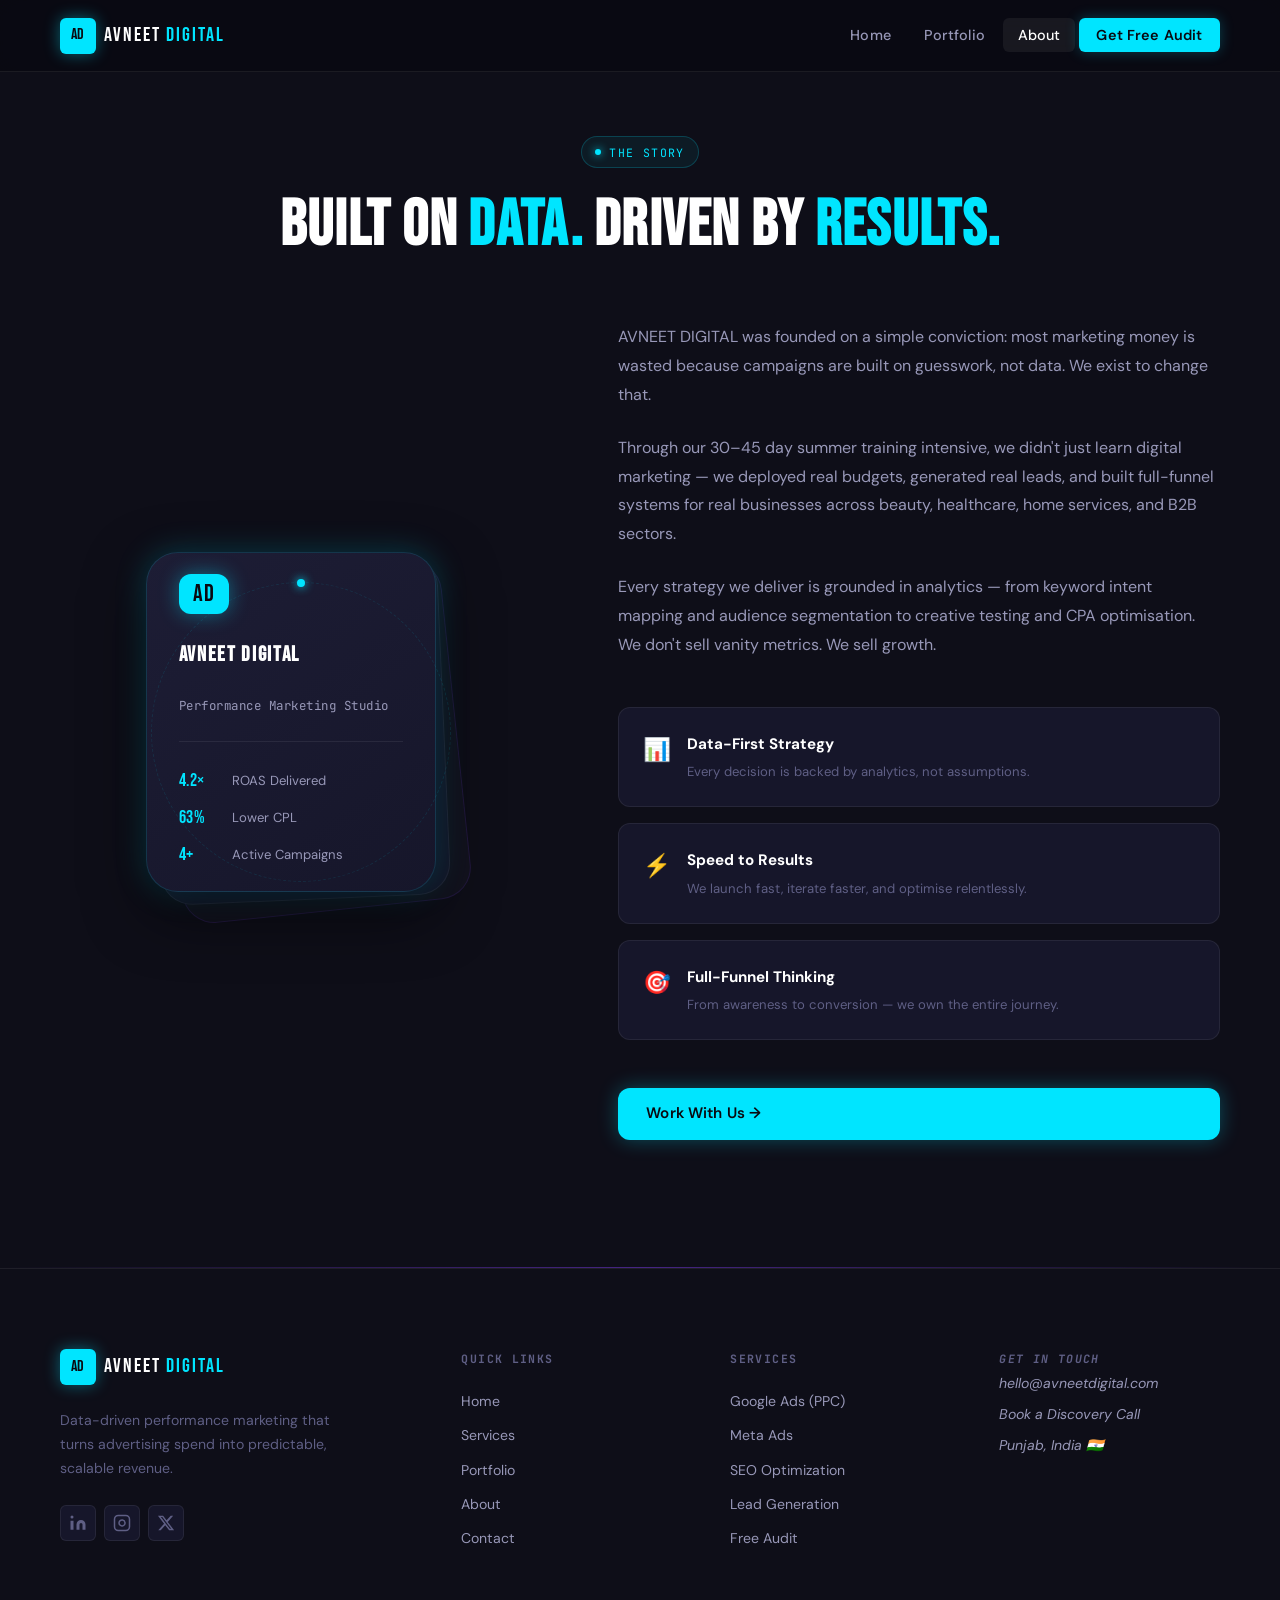
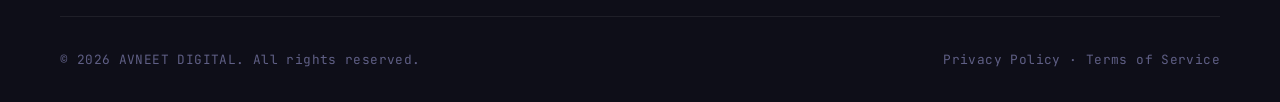
==== about.html @ 2859126e "Add files via upload" ====
<!DOCTYPE html>
<html lang="en">
<head>
  <meta charset="UTF-8" />
  <meta name="viewport" content="width=device-width, initial-scale=1.0" />
  <meta http-equiv="X-UA-Compatible" content="IE=edge" />
  <meta name="theme-color" content="#00e5ff" />

  <!-- Primary SEO Meta Tags -->
  <title>About Us | AVNEET DIGITAL — Performance Marketing Agency India</title>
  <meta name="description" content="Learn how AVNEET DIGITAL became a data-driven digital marketing agency, built on real campaigns across Google Ads, Meta Ads, SEO, and lead generation." />
  <meta name="keywords" content="about AVNEET DIGITAL, digital marketing agency India, performance marketing studio, data-driven marketing" />
  <meta name="author" content="AVNEET DIGITAL" />
  <meta name="robots" content="index, follow" />
  <link rel="canonical" href="https://avneetdigital.com/about.html" />

  <!-- Open Graph / Facebook -->
  <meta property="og:type" content="website" />
  <meta property="og:url" content="https://avneetdigital.com/about.html" />
  <meta property="og:title" content="About Us | AVNEET DIGITAL" />
  <meta property="og:description" content="Data-driven performance marketing, built on real budgets, real leads, and full-funnel systems." />
  <meta property="og:image" content="https://avneetdigital.com/og-image.jpg" />
  <meta property="og:site_name" content="AVNEET DIGITAL" />

  <!-- Twitter Card -->
  <meta name="twitter:card" content="summary_large_image" />
  <meta name="twitter:url" content="https://avneetdigital.com/about.html" />
  <meta name="twitter:title" content="About Us | AVNEET DIGITAL" />
  <meta name="twitter:description" content="Data-driven performance marketing, built on real budgets, real leads, and full-funnel systems." />
  <meta name="twitter:image" content="https://avneetdigital.com/twitter-card.jpg" />

  <!-- Fonts -->
  <link rel="preconnect" href="https://fonts.googleapis.com" />
  <link rel="preconnect" href="https://fonts.gstatic.com" crossorigin />
  <link href="https://fonts.googleapis.com/css2?family=Bebas+Neue&family=DM+Sans:ital,opsz,wght@0,9..40,300;0,9..40,400;0,9..40,500;0,9..40,600;1,9..40,300&family=JetBrains+Mono:wght@400;500&display=swap" rel="stylesheet" />

  <link rel="stylesheet" href="style.css" />

  <!-- Favicon -->
  <link rel="icon" href="data:image/svg+xml,<svg xmlns='http://www.w3.org/2000/svg' viewBox='0 0 32 32'><rect width='32' height='32' rx='6' fill='%2300E5FF'/><text x='50%25' y='62%25' text-anchor='middle' dominant-baseline='middle' font-family='Arial Black' font-size='14' font-weight='900' fill='%230A0A0F'>AD</text></svg>" />
</head>

<body>
  <header class="site-header" id="top" role="banner">
    <nav class="navbar" aria-label="Primary navigation">
      <div class="nav-container">

        <!-- Logo -->
        <a href="index.html#home" class="nav-logo" aria-label="AVNEET DIGITAL - Home">
          <span class="logo-mark">AD</span>
          <span class="logo-text">AVNEET <span class="logo-accent">DIGITAL</span></span>
        </a>

        <!-- Desktop Nav Links -->
        <ul class="nav-links" role="list">
          <li><a href="index.html#home"     class="nav-link" data-section="home">Home</a></li>
          <!-- <li><a href="index.html#services" class="nav-link" data-section="services">Services</a></li> -->
          <li><a href="portfolio.html"      class="nav-link" data-section="portfolio">Portfolio</a></li>
          <li><a href="about.html"          class="nav-link active" data-section="about" aria-current="page">About</a></li>
          <li><a href="index.html#contact"  class="nav-link nav-link--cta" data-section="contact">Get Free Audit</a></li>
        </ul>

        <!-- Hamburger -->
        <button class="burger" id="burger"
                aria-label="Toggle navigation menu"
                aria-expanded="false"
                aria-controls="mobile-menu">
          <span class="burger-line"></span>
          <span class="burger-line"></span>
          <span class="burger-line"></span>
        </button>
      </div>

      <!-- Mobile Menu Overlay -->
      <div class="mobile-menu" id="mobile-menu"
           role="dialog"
           aria-label="Mobile navigation"
           aria-hidden="true">
        <ul class="mobile-nav-links" role="list">
          <li><a href="index.html#home"     class="mobile-nav-link">Home</a></li>
          <!-- <li><a href="index.html#services" class="mobile-nav-link">Services</a></li> -->
          <li><a href="portfolio.html"      class="mobile-nav-link">Portfolio</a></li>
          <li><a href="about.html"          class="mobile-nav-link" aria-current="page">About</a></li>
          <li><a href="index.html#contact"  class="mobile-nav-link mobile-nav-link--cta">Get Free Audit</a></li>
        </ul>
      </div>
    </nav>
  </header>

  <main id="main-content">

    <!-- ═══════════════════════════════════════════ -->
    <!--  ABOUT SECTION                              -->
    <!-- ═══════════════════════════════════════════ -->
    <section class="about about--page" id="about" aria-labelledby="about-heading">
      <div class="container">

        <div class="section-header">
          <span class="section-tag">The Story</span>
          <h1 class="section-title" id="about-heading">
            Built on <span class="text-accent">Data.</span>
            Driven by <span class="text-accent">Results.</span>
          </h1>
        </div>

        <div class="about-grid">

          <div class="about-visual" aria-hidden="true">
            <div class="about-card-stack">
              <div class="about-card about-card--back"></div>
              <div class="about-card about-card--mid"></div>
              <div class="about-card about-card--front">
                <div class="about-card__inner">
                  <div class="about-card__logo">AD</div>
                  <h3 class="about-card__title">AVNEET DIGITAL</h3>
                  <p class="about-card__sub">Performance Marketing Studio</p>
                  <ul class="about-card__metrics">
                    <li><span>4.2×</span> ROAS Delivered</li>
                    <li><span>63%</span> Lower CPL</li>
                    <li><span>4+</span> Active Campaigns</li>
                  </ul>
                </div>
              </div>
            </div>
            <div class="about-circle-decor" aria-hidden="true"></div>
          </div>

          <div class="about-content">
            <p class="about-text">
              AVNEET DIGITAL was founded on a simple conviction: most marketing money is
              wasted because campaigns are built on guesswork, not data. We exist to change that.
            </p>
            <p class="about-text">
              Through our 30–45 day summer training intensive, we didn't just learn digital
              marketing — we deployed real budgets, generated real leads, and built full-funnel
              systems for real businesses across beauty, healthcare, home services, and B2B sectors.
            </p>
            <p class="about-text">
              Every strategy we deliver is grounded in analytics — from keyword intent mapping
              and audience segmentation to creative testing and CPA optimisation. We don't sell
              vanity metrics. We sell growth.
            </p>

            <div class="about-pillars" role="list" aria-label="Our core pillars">
              <div class="pillar" role="listitem">
                <span class="pillar-icon" aria-hidden="true">📊</span>
                <div>
                  <strong>Data-First Strategy</strong>
                  <p>Every decision is backed by analytics, not assumptions.</p>
                </div>
              </div>
              <div class="pillar" role="listitem">
                <span class="pillar-icon" aria-hidden="true">⚡</span>
                <div>
                  <strong>Speed to Results</strong>
                  <p>We launch fast, iterate faster, and optimise relentlessly.</p>
                </div>
              </div>
              <div class="pillar" role="listitem">
                <span class="pillar-icon" aria-hidden="true">🎯</span>
                <div>
                  <strong>Full-Funnel Thinking</strong>
                  <p>From awareness to conversion — we own the entire journey.</p>
                </div>
              </div>
            </div>

            <a href="index.html#contact" class="btn btn--primary about-cta">Work With Us →</a>
          </div>

        </div>
      </div>
    </section>

  </main>

  <footer class="site-footer" role="contentinfo">
    <div class="container">

      <div class="footer-grid">

        <!-- Brand Column -->
        <div class="footer-brand">
          <a href="index.html#home" class="nav-logo footer-logo" aria-label="AVNEET DIGITAL homepage">
            <span class="logo-mark">AD</span>
            <span class="logo-text">AVNEET <span class="logo-accent">DIGITAL</span></span>
          </a>
          <p class="footer-tagline">
            Data-driven performance marketing that turns advertising spend into
            predictable, scalable revenue.
          </p>
          <div class="footer-social" aria-label="Social media links">
            <a href="https://linkedin.com/company/avneetdigital"
               target="_blank" rel="noopener noreferrer"
               class="social-link" aria-label="LinkedIn">
              <svg width="18" height="18" viewBox="0 0 24 24" fill="currentColor"
                   xmlns="http://www.w3.org/2000/svg" aria-hidden="true">
                <path d="M16 8a6 6 0 016 6v7h-4v-7a2 2 0 00-2-2 2 2 0 00-2 2v7h-4v-7a6 6 0 016-6zM2 9h4v12H2z"/>
                <circle cx="4" cy="4" r="2"/>
              </svg>
            </a>
            <a href="https://instagram.com/avneetdigital"
               target="_blank" rel="noopener noreferrer"
               class="social-link" aria-label="Instagram">
              <svg width="18" height="18" viewBox="0 0 24 24"
                   fill="none" stroke="currentColor" stroke-width="2"
                   xmlns="http://www.w3.org/2000/svg" aria-hidden="true">
                <rect x="2" y="2" width="20" height="20" rx="5"/>
                <path d="M16 11.37A4 4 0 1112.63 8 4 4 0 0116 11.37z"/>
                <line x1="17.5" y1="6.5" x2="17.51" y2="6.5"/>
              </svg>
            </a>
            <a href="https://twitter.com/avneetdigital"
               target="_blank" rel="noopener noreferrer"
               class="social-link" aria-label="Twitter / X">
              <svg width="18" height="18" viewBox="0 0 24 24" fill="currentColor"
                   xmlns="http://www.w3.org/2000/svg" aria-hidden="true">
                <path d="M18.244 2.25h3.308l-7.227 8.26 8.502 11.24H16.17l-5.214-6.817L4.99 21.75H1.68l7.73-8.835L1.254 2.25H8.08l4.713 6.231zm-1.161 17.52h1.833L7.084 4.126H5.117z"/>
              </svg>
            </a>
          </div>
        </div>

        <!-- Quick Links -->
        <nav class="footer-nav" aria-label="Footer quick links">
          <h4 class="footer-nav__title">Quick Links</h4>
          <ul role="list">
            <li><a href="index.html#home">Home</a></li>
            <li><a href="index.html#services">Services</a></li>
            <li><a href="portfolio.html">Portfolio</a></li>
            <li><a href="about.html">About</a></li>
            <li><a href="index.html#contact">Contact</a></li>
          </ul>
        </nav>

        <!-- Services Links -->
        <nav class="footer-nav" aria-label="Services links">
          <h4 class="footer-nav__title">Services</h4>
          <ul role="list">
            <li><a href="index.html#services">Google Ads (PPC)</a></li>
            <li><a href="index.html#services">Meta Ads</a></li>
            <li><a href="index.html#services">SEO Optimization</a></li>
            <li><a href="index.html#services">Lead Generation</a></li>
            <li><a href="index.html#contact">Free Audit</a></li>
          </ul>
        </nav>

        <!-- Contact Info -->
        <address class="footer-contact" aria-label="Contact details">
          <h4 class="footer-nav__title">Get In Touch</h4>
          <ul role="list">
            <li><a href="mailto:hello@avneetdigital.com">hello@avneetdigital.com</a></li>
            <li>
              <a href="https://calendly.com/avneetdigital/15min"
                 target="_blank" rel="noopener noreferrer">Book a Discovery Call</a>
            </li>
            <li>Punjab, India 🇮🇳</li>
          </ul>
        </address>

      </div>

      <div class="footer-bottom">
        <p class="footer-copy">
          &copy; <span id="year"></span> AVNEET DIGITAL. All rights reserved.
        </p>
        <p class="footer-legal">
          <a href="#">Privacy Policy</a> &middot; <a href="#">Terms of Service</a>
        </p>
      </div>

    </div>
  </footer>

  <script src="script.js" defer></script>
</body>

</html>
---- style.css ----
/* =====================================================
   AVNEET DIGITAL — style.css
   Design System: Dark Industrial / High-Contrast Neon
   Fonts: Bebas Neue (display) + DM Sans (body) + JetBrains Mono (code/tags)
   ===================================================== */

/* ─── CSS Custom Properties ─────────────────────────── */
:root {
  /* Color Palette */
  --clr-bg:          #090910;
  --clr-bg-2:        #0e0e18;
  --clr-bg-3:        #13131f;
  --clr-surface:     #16162a;
  --clr-surface-2:   #1d1d35;
  --clr-border:      rgba(255,255,255,0.07);
  --clr-border-2:    rgba(255,255,255,0.12);

  --clr-accent:      #00e5ff;
  --clr-accent-2:    #7c3aed;
  --clr-accent-glow: rgba(0, 229, 255, 0.18);
  --clr-accent-dark: rgba(0, 229, 255, 0.06);
  --clr-neon-green:  #39ff99;
  --clr-neon-orange: #ff6b35;

  --clr-text:        #f0f0f8;
  --clr-text-2:      #9898b8;
  --clr-text-3:      #5f5f85;
  --clr-white:       #ffffff;

  /* Typography */
  --font-display:    'Bebas Neue', cursive;
  --font-body:       'DM Sans', sans-serif;
  --font-mono:       'JetBrains Mono', monospace;

  /* Spacing */
  --space-xs:   0.25rem;
  --space-sm:   0.5rem;
  --space-md:   1rem;
  --space-lg:   1.5rem;
  --space-xl:   2rem;
  --space-2xl:  3rem;
  --space-3xl:  4rem;
  --space-4xl:  6rem;
  --space-5xl:  8rem;

  /* Sizing */
  --container:  1240px;
  --nav-h:      72px;

  /* Radius */
  --radius-sm:  6px;
  --radius-md:  12px;
  --radius-lg:  20px;
  --radius-xl:  32px;
  --radius-full: 999px;

  /* Transitions */
  --ease-out:   cubic-bezier(0.22, 0.61, 0.36, 1);
  --ease-spring:cubic-bezier(0.34, 1.56, 0.64, 1);
  --t-fast:     0.15s;
  --t-base:     0.25s;
  --t-slow:     0.45s;

  /* Shadows */
  --shadow-sm:  0 2px 8px rgba(0,0,0,0.35);
  --shadow-md:  0 8px 24px rgba(0,0,0,0.45);
  --shadow-lg:  0 20px 60px rgba(0,0,0,0.6);
  --glow-accent:0 0 30px rgba(0, 229, 255, 0.25);
  --glow-strong:0 0 60px rgba(0, 229, 255, 0.4);
}

/* ─── Reset & Base ───────────────────────────────────── */
*, *::before, *::after {
  margin: 0;
  padding: 0;
  box-sizing: border-box;
}

html {
  scroll-behavior: smooth;
  font-size: 16px;
  -webkit-text-size-adjust: 100%;
  scroll-padding-top: var(--nav-h);
}

body {
  font-family: var(--font-body);
  background-color: var(--clr-bg);
  color: var(--clr-text);
  line-height: 1.65;
  overflow-x: hidden;
  -webkit-font-smoothing: antialiased;
  -moz-osx-font-smoothing: grayscale;
}

img {
  display: block;
  max-width: 100%;
  height: auto;
}

a {
  color: inherit;
  text-decoration: none;
  transition: color var(--t-base) var(--ease-out);
}

ul { list-style: none; }

button {
  font-family: inherit;
  cursor: pointer;
  border: none;
  background: none;
}

/* ─── Utility ────────────────────────────────────────── */
.container {
  width: 100%;
  max-width: var(--container);
  margin-inline: auto;
  padding-inline: clamp(1.25rem, 5vw, 2.5rem);
}

.text-accent { color: var(--clr-accent); }

.section-tag {
  display: inline-flex;
  align-items: center;
  gap: var(--space-sm);
  font-family: var(--font-mono);
  font-size: 0.72rem;
  letter-spacing: 0.12em;
  text-transform: uppercase;
  color: var(--clr-accent);
  background: var(--clr-accent-dark);
  border: 1px solid rgba(0,229,255,0.2);
  padding: 0.35rem 0.85rem;
  border-radius: var(--radius-full);
  margin-bottom: var(--space-lg);
}

.section-tag::before {
  content: '';
  display: inline-block;
  width: 6px; height: 6px;
  border-radius: 50%;
  background: var(--clr-accent);
  box-shadow: 0 0 8px var(--clr-accent);
  animation: pulseDot 2s ease infinite;
}

@keyframes pulseDot {
  0%, 100% { opacity: 1; transform: scale(1); }
  50%       { opacity: 0.5; transform: scale(0.7); }
}

.section-header {
  text-align: center;
  margin-bottom: clamp(2.5rem, 6vw, 4rem);
}

.section-title {
  font-family: var(--font-display);
  font-size: clamp(2.4rem, 5vw, 4rem);
  line-height: 1.05;
  letter-spacing: 0.02em;
  color: var(--clr-white);
  margin-bottom: var(--space-lg);
}

.section-subtitle {
  font-size: clamp(1rem, 2vw, 1.1rem);
  color: var(--clr-text-2);
  max-width: 620px;
  margin-inline: auto;
  line-height: 1.7;
}

/* ─── Buttons ────────────────────────────────────────── */
.btn {
  display: inline-flex;
  align-items: center;
  gap: var(--space-sm);
  padding: 0.85rem 1.75rem;
  border-radius: var(--radius-md);
  font-family: var(--font-body);
  font-size: 0.95rem;
  font-weight: 600;
  letter-spacing: 0.01em;
  white-space: nowrap;
  transition: all var(--t-base) var(--ease-out);
  position: relative;
  overflow: hidden;
}

.btn::before {
  content: '';
  position: absolute;
  inset: 0;
  background: rgba(255,255,255,0.08);
  opacity: 0;
  transition: opacity var(--t-fast);
}

.btn:hover::before { opacity: 1; }

.btn--primary {
  background: var(--clr-accent);
  color: var(--clr-bg);
  box-shadow: 0 0 20px rgba(0,229,255,0.3);
}

.btn--primary:hover {
  transform: translateY(-2px);
  box-shadow: var(--glow-strong);
}

.btn--secondary {
  background: transparent;
  color: var(--clr-accent);
  border: 1.5px solid var(--clr-accent);
}

.btn--secondary:hover {
  background: var(--clr-accent-dark);
  transform: translateY(-2px);
  box-shadow: var(--glow-accent);
}

.btn--full { width: 100%; justify-content: center; }

.btn-icon { font-size: 1.05em; }

.btn-loading { display: none; }
.btn.loading .btn-text   { display: none; }
.btn.loading .btn-loading { display: inline; }

/* ─── HEADER & NAVBAR ────────────────────────────────── */
.site-header {
  position: fixed;
  top: 0; left: 0; right: 0;
  z-index: 1000;
  height: var(--nav-h);
}

.navbar {
  height: 100%;
  background: rgba(9, 9, 16, 0.72);
  backdrop-filter: blur(18px) saturate(1.4);
  -webkit-backdrop-filter: blur(18px) saturate(1.4);
  border-bottom: 1px solid var(--clr-border);
  transition: background var(--t-base), box-shadow var(--t-base);
}

.navbar.scrolled {
  background: rgba(9, 9, 16, 0.95);
  box-shadow: 0 4px 24px rgba(0,0,0,0.5);
}

.nav-container {
  max-width: var(--container);
  margin-inline: auto;
  padding-inline: clamp(1.25rem, 5vw, 2.5rem);
  height: 100%;
  display: flex;
  align-items: center;
  justify-content: space-between;
  gap: var(--space-xl);
}

.nav-logo {
  display: flex;
  align-items: center;
  gap: var(--space-sm);
  text-decoration: none;
  flex-shrink: 0;
}

.logo-mark {
  display: grid;
  place-items: center;
  width: 36px; height: 36px;
  border-radius: var(--radius-sm);
  background: var(--clr-accent);
  color: var(--clr-bg);
  font-family: var(--font-display);
  font-size: 1rem;
  letter-spacing: 0.05em;
  box-shadow: 0 0 16px rgba(0,229,255,0.4);
  transition: box-shadow var(--t-base);
}

.nav-logo:hover .logo-mark {
  box-shadow: var(--glow-strong);
}

.logo-text {
  font-family: var(--font-display);
  font-size: 1.25rem;
  letter-spacing: 0.1em;
  color: var(--clr-white);
}

.logo-accent { color: var(--clr-accent); }

.nav-links {
  display: flex;
  align-items: center;
  gap: var(--space-xs);
}

.nav-link {
  font-size: 0.9rem;
  font-weight: 500;
  color: var(--clr-text-2);
  padding: 0.5rem 0.9rem;
  border-radius: var(--radius-sm);
  transition: color var(--t-base), background var(--t-base);
  letter-spacing: 0.01em;
}

.nav-link:hover,
.nav-link.active { color: var(--clr-white); background: rgba(255,255,255,0.06); }

.nav-link--cta {
  background: var(--clr-accent);
  color: var(--clr-bg);
  font-weight: 600;
  padding: 0.5rem 1.1rem;
  box-shadow: 0 0 14px rgba(0,229,255,0.25);
}

.nav-link--cta:hover {
  background: var(--clr-accent);
  color: var(--clr-bg);
  box-shadow: var(--glow-accent);
  transform: translateY(-1px);
}

/* Burger */
.burger {
  display: none;
  flex-direction: column;
  justify-content: center;
  align-items: center;
  gap: 5px;
  width: 40px; height: 40px;
  padding: 6px;
  border-radius: var(--radius-sm);
  border: 1px solid var(--clr-border-2);
  transition: border-color var(--t-base);
  flex-shrink: 0;
}

.burger:hover { border-color: var(--clr-accent); }

.burger-line {
  display: block;
  width: 20px;
  height: 1.5px;
  background: var(--clr-text);
  border-radius: 2px;
  transform-origin: center;
  transition: transform var(--t-base) var(--ease-out),
              opacity var(--t-base),
              width var(--t-base);
}

/* Burger → X animation */
.burger.open .burger-line:nth-child(1) { transform: translateY(6.5px) rotate(45deg); }
.burger.open .burger-line:nth-child(2) { opacity: 0; width: 0; }
.burger.open .burger-line:nth-child(3) { transform: translateY(-6.5px) rotate(-45deg); }

/* Mobile Menu */
.mobile-menu {
  position: fixed;
  inset: var(--nav-h) 0 0 0;
  background: rgba(9, 9, 16, 0.98);
  backdrop-filter: blur(24px);
  -webkit-backdrop-filter: blur(24px);
  display: flex;
  align-items: center;
  justify-content: center;
  opacity: 0;
  pointer-events: none;
  transform: translateY(-12px);
  transition: opacity var(--t-slow) var(--ease-out), transform var(--t-slow) var(--ease-out);
  z-index: 999;
}

.mobile-menu.open {
  opacity: 1;
  pointer-events: all;
  transform: translateY(0);
}

.mobile-nav-links {
  display: flex;
  flex-direction: column;
  align-items: center;
  gap: var(--space-xl);
  text-align: center;
}

.mobile-nav-link {
  font-family: var(--font-display);
  font-size: clamp(2rem, 8vw, 3rem);
  letter-spacing: 0.08em;
  color: var(--clr-text-2);
  transition: color var(--t-base), letter-spacing var(--t-base);
}

.mobile-nav-link:hover      { color: var(--clr-white); letter-spacing: 0.12em; }
.mobile-nav-link--cta       { color: var(--clr-accent); }
.mobile-nav-link--cta:hover { text-shadow: var(--glow-accent); }

/* ─── HERO SECTION ───────────────────────────────────── */
.hero {
  position: relative;
  min-height: 100svh;
  display: flex;
  flex-direction: column;
  justify-content: center;
  padding-top: var(--nav-h);
  overflow: hidden;
}

/* Background layers */
.hero-bg {
  position: absolute;
  inset: 0;
  z-index: 0;
  pointer-events: none;
}

.hero-grid {
  position: absolute;
  inset: 0;
  background-image:
    linear-gradient(rgba(0,229,255,0.04) 1px, transparent 1px),
    linear-gradient(90deg, rgba(0,229,255,0.04) 1px, transparent 1px);
  background-size: 48px 48px;
  mask-image: radial-gradient(ellipse 80% 80% at 50% 50%, black 30%, transparent 100%);
}

.hero-glow {
  position: absolute;
  border-radius: 50%;
  filter: blur(80px);
  opacity: 0.35;
}

.hero-glow--1 {
  width: 600px; height: 600px;
  background: radial-gradient(circle, rgba(0,229,255,0.25), transparent 70%);
  top: -200px; left: -100px;
  animation: floatA 12s ease-in-out infinite;
}

.hero-glow--2 {
  width: 500px; height: 500px;
  background: radial-gradient(circle, rgba(124,58,237,0.2), transparent 70%);
  bottom: -150px; right: -80px;
  animation: floatB 15s ease-in-out infinite;
}

.hero-noise {
  position: absolute;
  inset: 0;
  background-image: url("data:image/svg+xml,%3Csvg viewBox='0 0 256 256' xmlns='http://www.w3.org/2000/svg'%3E%3Cfilter id='n'%3E%3CfeTurbulence type='fractalNoise' baseFrequency='0.9' numOctaves='4' stitchTiles='stitch'/%3E%3C/filter%3E%3Crect width='100%25' height='100%25' filter='url(%23n)' opacity='1'/%3E%3C/svg%3E");
  opacity: 0.025;
}

@keyframes floatA {
  0%, 100% { transform: translate(0, 0) scale(1); }
  33%       { transform: translate(60px, 40px) scale(1.08); }
  66%       { transform: translate(-40px, 60px) scale(0.95); }
}
@keyframes floatB {
  0%, 100% { transform: translate(0, 0) scale(1); }
  40%       { transform: translate(-50px, -40px) scale(1.1); }
  70%       { transform: translate(30px, 50px) scale(0.92); }
}

/* Hero Ticker */
.hero-ticker {
  position: absolute;
  /* FIX: sit flush below the navbar, not 1rem lower which caused overlap */
  top: var(--nav-h);
  left: 0; right: 0;
  overflow: hidden;
  border-top: 1px solid var(--clr-border);
  border-bottom: 1px solid var(--clr-border);
  background: rgba(0,229,255,0.03);
  padding: 0.55rem 0;
  z-index: 1;
  pointer-events: none;
}

.ticker-track {
  display: flex;
  gap: var(--space-xl);
  width: max-content;
  animation: ticker 28s linear infinite;
  font-family: var(--font-mono);
  font-size: 0.7rem;
  letter-spacing: 0.1em;
  text-transform: uppercase;
  color: var(--clr-text-3);
  white-space: nowrap;
  will-change: transform;
}

.ticker-dot { color: var(--clr-accent); }

@keyframes ticker {
  from { transform: translateX(0); }
  to   { transform: translateX(-50%); }
}

/* Hero Content */
.hero-content {
  position: relative;
  z-index: 2;
  /* FIX: extra top padding to clear the absolute ticker bar (~2.5rem tall) */
  padding-top: clamp(5rem, 10vw, 8rem);
  padding-bottom: clamp(3rem, 6vw, 5rem);
}

.hero-badge {
  display: inline-flex;
  align-items: center;
  gap: var(--space-sm);
  font-family: var(--font-mono);
  font-size: 0.72rem;
  letter-spacing: 0.1em;
  text-transform: uppercase;
  color: var(--clr-neon-green);
  background: rgba(57, 255, 153, 0.06);
  border: 1px solid rgba(57, 255, 153, 0.2);
  padding: 0.4rem 1rem;
  border-radius: var(--radius-full);
  margin-bottom: var(--space-xl);
  animation: fadeInUp 0.6s var(--ease-out) both;
}

.badge-dot {
  width: 7px; height: 7px;
  border-radius: 50%;
  background: var(--clr-neon-green);
  box-shadow: 0 0 8px var(--clr-neon-green);
  animation: pulseDot 2s ease infinite;
  flex-shrink: 0;
}

.hero-heading {
  font-family: var(--font-display);
  font-size: clamp(3rem, 7.5vw, 6.5rem);
  line-height: 0.98;
  letter-spacing: 0.02em;
  color: var(--clr-white);
  margin-bottom: var(--space-xl);
  animation: fadeInUp 0.7s 0.1s var(--ease-out) both;
}

.heading-accent {
  color: var(--clr-accent);
  text-shadow: 0 0 40px rgba(0,229,255,0.4);
}

.heading-outline {
  -webkit-text-stroke: 1.5px rgba(255,255,255,0.35);
  color: transparent;
}

.hero-subheading {
  font-size: clamp(1rem, 2vw, 1.15rem);
  color: var(--clr-text-2);
  max-width: 560px;
  line-height: 1.7;
  margin-bottom: var(--space-2xl);
  animation: fadeInUp 0.7s 0.2s var(--ease-out) both;
}

/* Hero Stats */
.hero-stats {
  display: flex;
  align-items: center;
  gap: var(--space-xl);
  margin-bottom: var(--space-2xl);
  animation: fadeInUp 0.7s 0.3s var(--ease-out) both;
}

.stat-item {
  display: flex;
  flex-direction: column;
  gap: 2px;
}

.stat-number {
  font-family: var(--font-display);
  font-size: 2.2rem;
  color: var(--clr-accent);
  line-height: 1;
  letter-spacing: 0.02em;
}

.stat-suffix {
  font-family: var(--font-display);
  font-size: 1.5rem;
  color: var(--clr-accent);
  opacity: 0.7;
}

.stat-label {
  font-size: 0.78rem;
  color: var(--clr-text-3);
  letter-spacing: 0.05em;
  text-transform: uppercase;
  font-family: var(--font-mono);
}

.stat-divider {
  width: 1px;
  height: 40px;
  background: var(--clr-border-2);
  flex-shrink: 0;
}

/* Hero CTAs */
.hero-ctas {
  display: flex;
  flex-wrap: wrap;
  gap: var(--space-md);
  animation: fadeInUp 0.7s 0.4s var(--ease-out) both;
}

/* Scroll indicator */
.scroll-indicator {
  position: absolute;
  bottom: var(--space-xl);
  left: 50%;
  transform: translateX(-50%);
  display: flex;
  flex-direction: column;
  align-items: center;
  gap: var(--space-sm);
  font-family: var(--font-mono);
  font-size: 0.65rem;
  letter-spacing: 0.15em;
  text-transform: uppercase;
  color: var(--clr-text-3);
  z-index: 2;
  animation: fadeInUp 1s 0.8s var(--ease-out) both;
}

.scroll-arrow {
  width: 16px; height: 28px;
  border: 1.5px solid var(--clr-text-3);
  border-radius: 8px;
  position: relative;
}

.scroll-arrow::after {
  content: '';
  position: absolute;
  top: 5px;
  left: 50%;
  transform: translateX(-50%);
  width: 3px; height: 6px;
  background: var(--clr-accent);
  border-radius: 2px;
  animation: scrollDown 1.8s ease infinite;
}

@keyframes scrollDown {
  0%   { opacity: 1; transform: translateX(-50%) translateY(0); }
  80%  { opacity: 0; transform: translateX(-50%) translateY(10px); }
  100% { opacity: 0; transform: translateX(-50%) translateY(0); }
}

/* Shared fade-in animation */
@keyframes fadeInUp {
  from { opacity: 0; transform: translateY(24px); }
  to   { opacity: 1; transform: translateY(0); }
}

/* ─── SERVICES SECTION ───────────────────────────────── */
.services {
  padding-block: clamp(4rem, 10vw, 8rem);
  background: var(--clr-bg-2);
  position: relative;
  overflow: hidden;
}

.services::before {
  content: '';
  position: absolute;
  top: 0; left: 0; right: 0;
  height: 1px;
  background: linear-gradient(90deg, transparent, var(--clr-accent), transparent);
  opacity: 0.4;
}

.services-grid {
  display: grid;
  grid-template-columns: repeat(auto-fit, minmax(260px, 1fr));
  gap: var(--space-lg);
}

.service-card {
  position: relative;
  background: var(--clr-surface);
  border: 1px solid var(--clr-border);
  border-radius: var(--radius-lg);
  padding: var(--space-2xl) var(--space-xl);
  overflow: hidden;
  transition: transform var(--t-base) var(--ease-out),
              border-color var(--t-base),
              box-shadow var(--t-base);
  cursor: default;
}

.service-card::before {
  content: '';
  position: absolute;
  inset: 0;
  background: radial-gradient(circle at 70% 0%, rgba(0,229,255,0.06), transparent 60%);
  opacity: 0;
  transition: opacity var(--t-slow);
}

.service-card:hover {
  transform: translateY(-6px);
  border-color: rgba(0,229,255,0.25);
  box-shadow: var(--shadow-lg), 0 0 30px rgba(0,229,255,0.1);
}

.service-card:hover::before { opacity: 1; }

.service-card__icon {
  color: var(--clr-accent);
  margin-bottom: var(--space-lg);
  transition: transform var(--t-base) var(--ease-spring);
}

.service-card:hover .service-card__icon { transform: scale(1.1) rotate(-3deg); }

.service-card__number {
  position: absolute;
  top: var(--space-lg);
  right: var(--space-lg);
  font-family: var(--font-display);
  font-size: 3rem;
  color: rgba(255,255,255,0.04);
  letter-spacing: 0.05em;
  line-height: 1;
  transition: color var(--t-base);
  pointer-events: none;
}

.service-card:hover .service-card__number { color: rgba(0,229,255,0.07); }

.service-card__title {
  font-family: var(--font-display);
  font-size: 1.65rem;
  letter-spacing: 0.04em;
  color: var(--clr-white);
  margin-bottom: var(--space-md);
}

.service-card__desc {
  font-size: 0.9rem;
  color: var(--clr-text-2);
  line-height: 1.7;
  margin-bottom: var(--space-lg);
}

.service-card__tags {
  display: flex;
  flex-wrap: wrap;
  gap: var(--space-xs);
}

.service-card__tags li {
  font-family: var(--font-mono);
  font-size: 0.65rem;
  letter-spacing: 0.06em;
  text-transform: uppercase;
  color: var(--clr-accent);
  background: var(--clr-accent-dark);
  border: 1px solid rgba(0,229,255,0.15);
  padding: 0.25rem 0.65rem;
  border-radius: var(--radius-full);
}

.service-card__hover-line {
  position: absolute;
  bottom: 0; left: 0;
  height: 2px;
  width: 0;
  background: linear-gradient(90deg, var(--clr-accent), var(--clr-accent-2));
  transition: width var(--t-slow) var(--ease-out);
  border-radius: 0 0 var(--radius-lg) var(--radius-lg);
}

.service-card:hover .service-card__hover-line { width: 100%; }

/* ─── PORTFOLIO SECTION ──────────────────────────────── */
.portfolio {
  padding-block: clamp(4rem, 10vw, 8rem);
  background: var(--clr-bg);
}

/* Tabs */
.portfolio-tabs {
  display: flex;
  flex-wrap: wrap;
  gap: var(--space-sm);
  justify-content: center;
  margin-bottom: var(--space-2xl);
}

.tab-btn {
  font-family: var(--font-mono);
  font-size: 0.75rem;
  letter-spacing: 0.08em;
  text-transform: uppercase;
  color: var(--clr-text-3);
  background: var(--clr-surface);
  border: 1px solid var(--clr-border);
  padding: 0.55rem 1.2rem;
  border-radius: var(--radius-full);
  transition: all var(--t-base) var(--ease-out);
}

.tab-btn:hover { color: var(--clr-text); border-color: var(--clr-border-2); }

.tab-btn--active,
.tab-btn[aria-selected="true"] {
  color: var(--clr-bg);
  background: var(--clr-accent);
  border-color: var(--clr-accent);
  box-shadow: 0 0 16px rgba(0,229,255,0.3);
}

/* Portfolio Grid */
.portfolio-grid {
  display: grid;
  grid-template-columns: repeat(auto-fit, minmax(300px, 1fr));
  gap: var(--space-xl);
}

.portfolio-card {
  background: var(--clr-surface);
  border: 1px solid var(--clr-border);
  border-radius: var(--radius-lg);
  overflow: hidden;
  transition: transform var(--t-base) var(--ease-out),
              border-color var(--t-base),
              box-shadow var(--t-base);
  position: relative;
}

.portfolio-card:hover {
  transform: translateY(-6px);
  border-color: rgba(0,229,255,0.2);
  box-shadow: var(--shadow-lg), 0 0 24px rgba(0,229,255,0.08);
}

.portfolio-card--featured {
  border-color: rgba(0,229,255,0.2);
  background: linear-gradient(160deg, var(--clr-surface-2), var(--clr-surface));
}

.portfolio-card__figure { margin: 0; }

.portfolio-card__img-wrap {
  position: relative;
  overflow: hidden;
  aspect-ratio: 16/9;
}

.portfolio-card__img {
  width: 100%; height: 100%;
  object-fit: cover;
  display: block;
  transition: transform var(--t-slow) var(--ease-out),
              filter var(--t-slow);
  filter: saturate(0.7) brightness(0.85);
}

.portfolio-card:hover .portfolio-card__img {
  transform: scale(1.06);
  filter: saturate(1) brightness(0.9);
}

.portfolio-card__overlay {
  position: absolute;
  inset: 0;
  background: rgba(0,229,255,0.08);
  display: flex;
  align-items: center;
  justify-content: center;
  opacity: 0;
  transition: opacity var(--t-base);
}

.portfolio-card:hover .portfolio-card__overlay { opacity: 1; }

.overlay-cta {
  font-family: var(--font-mono);
  font-size: 0.75rem;
  letter-spacing: 0.1em;
  text-transform: uppercase;
  color: var(--clr-accent);
  background: rgba(9,9,16,0.85);
  padding: 0.6rem 1.2rem;
  border-radius: var(--radius-full);
  border: 1px solid var(--clr-accent);
  transform: translateY(8px);
  transition: transform var(--t-base) var(--ease-spring);
}

.portfolio-card:hover .overlay-cta { transform: translateY(0); }

.portfolio-card__body {
  padding: var(--space-xl);
  display: flex;
  flex-direction: column;
  gap: var(--space-md);
}

.portfolio-card__meta {
  display: flex;
  align-items: center;
  justify-content: space-between;
  flex-wrap: wrap;
  gap: var(--space-sm);
}

.portfolio-card__industry {
  font-family: var(--font-mono);
  font-size: 0.68rem;
  letter-spacing: 0.08em;
  text-transform: uppercase;
  color: var(--clr-accent);
  background: var(--clr-accent-dark);
  padding: 0.25rem 0.7rem;
  border-radius: var(--radius-full);
  border: 1px solid rgba(0,229,255,0.15);
}

.portfolio-card__location {
  font-size: 0.78rem;
  color: var(--clr-text-3);
  font-family: var(--font-mono);
  letter-spacing: 0.03em;
}

.portfolio-card__title {
  font-family: var(--font-display);
  font-size: 1.35rem;
  letter-spacing: 0.03em;
  color: var(--clr-white);
  line-height: 1.2;
}

.challenge-label,
.result-label {
  display: inline-block;
  font-family: var(--font-mono);
  font-size: 0.62rem;
  letter-spacing: 0.1em;
  text-transform: uppercase;
  padding: 0.2rem 0.6rem;
  border-radius: var(--radius-full);
  margin-bottom: 0.35rem;
}

.challenge-label {
  color: var(--clr-neon-orange);
  background: rgba(255,107,53,0.08);
  border: 1px solid rgba(255,107,53,0.2);
}

.result-label {
  color: var(--clr-neon-green);
  background: rgba(57,255,153,0.06);
  border: 1px solid rgba(57,255,153,0.2);
}

.portfolio-card__challenge p,
.portfolio-card__result p {
  font-size: 0.85rem;
  color: var(--clr-text-2);
  line-height: 1.65;
}

.portfolio-card__tags {
  display: flex;
  flex-wrap: wrap;
  gap: var(--space-xs);
}

.portfolio-card__tags li {
  font-family: var(--font-mono);
  font-size: 0.62rem;
  letter-spacing: 0.05em;
  text-transform: uppercase;
  color: var(--clr-text-3);
  background: var(--clr-bg-3);
  border: 1px solid var(--clr-border);
  padding: 0.22rem 0.6rem;
  border-radius: var(--radius-full);
}

.portfolio-card__badge {
  position: absolute;
  top: var(--space-md);
  right: var(--space-md);
  font-family: var(--font-mono);
  font-size: 0.6rem;
  letter-spacing: 0.1em;
  text-transform: uppercase;
  color: var(--clr-bg);
  background: var(--clr-accent);
  padding: 0.3rem 0.75rem;
  border-radius: var(--radius-full);
  box-shadow: 0 0 12px rgba(0,229,255,0.4);
}

/* Filtered-out state */
.portfolio-card.hidden {
  display: none !important;
}

/* Ensure revealed cards inside filter stay visible */
.portfolio-card.visible {
  opacity: 1;
  transform: translateY(0);
}

/* ─── ABOUT SECTION ──────────────────────────────────── */
.about {
  padding-block: clamp(4rem, 10vw, 8rem);
  background: var(--clr-bg-2);
  position: relative;
  overflow: hidden;
}

/* Standalone about.html page: add clearance for the fixed navbar */
.about--page {
  padding-top: calc(var(--nav-h) + clamp(2.5rem, 6vw, 4rem));
}

.about::after {
  content: '';
  position: absolute;
  bottom: 0; left: 0; right: 0;
  height: 1px;
  background: linear-gradient(90deg, transparent, rgba(124,58,237,0.5), transparent);
}

.about-grid {
  display: grid;
  grid-template-columns: 1fr 1.25fr;
  gap: clamp(2rem, 6vw, 5rem);
  align-items: center;
}

/* About Visual / Card Stack */
.about-visual {
  position: relative;
  height: 420px;
  display: flex;
  align-items: center;
  justify-content: center;
}

.about-card-stack { position: relative; width: 310px; height: 360px; }

.about-card {
  position: absolute;
  width: 290px; height: 340px;
  border-radius: var(--radius-xl);
  border: 1px solid var(--clr-border);
}

.about-card--back {
  background: var(--clr-bg-3);
  transform: rotate(-6deg) translateY(10px);
  left: 20px;
  top: 10px;
  border-color: rgba(124,58,237,0.15);
}

.about-card--mid {
  background: var(--clr-surface);
  transform: rotate(-2.5deg) translateY(4px);
  left: 8px;
  top: 4px;
}

.about-card--front {
  background: linear-gradient(145deg, var(--clr-surface-2), var(--clr-surface));
  border-color: rgba(0,229,255,0.15);
  box-shadow: var(--shadow-lg), var(--glow-accent);
  animation: cardFloat 5s ease-in-out infinite;
  width: 290px; height: 340px;
  /* FIX: position absolute like other cards so stack renders correctly */
  position: absolute;
  left: 0;
}

@keyframes cardFloat {
  0%, 100% { transform: translateY(0) rotate(0deg); }
  50%       { transform: translateY(-10px) rotate(0.5deg); }
}

.about-card__inner {
  padding: var(--space-2xl) var(--space-xl);
  height: 100%;
  display: flex;
  flex-direction: column;
  justify-content: center;
  gap: var(--space-lg);
}

.about-card__logo {
  font-family: var(--font-display);
  font-size: 1.5rem;
  width: 50px; height: 50px;
  background: var(--clr-accent);
  color: var(--clr-bg);
  border-radius: var(--radius-md);
  display: grid;
  place-items: center;
  letter-spacing: 0.05em;
  box-shadow: 0 0 20px rgba(0,229,255,0.4);
}

.about-card__title {
  font-family: var(--font-display);
  font-size: 1.3rem;
  letter-spacing: 0.08em;
  color: var(--clr-white);
}

.about-card__sub {
  font-size: 0.78rem;
  color: var(--clr-text-2);
  font-family: var(--font-mono);
  letter-spacing: 0.04em;
}

.about-card__metrics {
  display: flex;
  flex-direction: column;
  gap: var(--space-sm);
  border-top: 1px solid var(--clr-border);
  padding-top: var(--space-lg);
}

.about-card__metrics li {
  font-size: 0.82rem;
  color: var(--clr-text-2);
  display: flex;
  align-items: center;
  gap: var(--space-sm);
}

.about-card__metrics li span {
  font-family: var(--font-display);
  font-size: 1.1rem;
  color: var(--clr-accent);
  letter-spacing: 0.03em;
  min-width: 45px;
}

.about-circle-decor {
  position: absolute;
  width: 300px; height: 300px;
  border-radius: 50%;
  border: 1px dashed rgba(0,229,255,0.1);
  top: 50%; left: 50%;
  transform: translate(-50%, -50%);
  animation: rotateSlow 30s linear infinite;
  pointer-events: none;
}

.about-circle-decor::before {
  content: '';
  position: absolute;
  width: 8px; height: 8px;
  background: var(--clr-accent);
  border-radius: 50%;
  top: -4px; left: 50%;
  transform: translateX(-50%);
  box-shadow: 0 0 10px var(--clr-accent);
}

@keyframes rotateSlow {
  from { transform: translate(-50%, -50%) rotate(0deg); }
  to   { transform: translate(-50%, -50%) rotate(360deg); }
}

/* About Content */
.about-content { display: flex; flex-direction: column; gap: var(--space-lg); }

.about-text {
  font-size: clamp(0.9rem, 1.5vw, 1rem);
  color: var(--clr-text-2);
  line-height: 1.8;
}

.about-ctas {
  display: flex;
  flex-wrap: wrap;
  gap: var(--space-md);
  margin-top: var(--space-sm);
}

.about-pillars {
  display: flex;
  flex-direction: column;
  gap: var(--space-md);
  margin-block: var(--space-lg);
}

.pillar {
  display: flex;
  align-items: flex-start;
  gap: var(--space-md);
  background: var(--clr-surface);
  border: 1px solid var(--clr-border);
  padding: var(--space-lg);
  border-radius: var(--radius-md);
  transition: border-color var(--t-base), background var(--t-base);
}

.pillar:hover {
  border-color: rgba(0,229,255,0.2);
  background: var(--clr-surface-2);
}

.pillar-icon { font-size: 1.4rem; flex-shrink: 0; }

.pillar strong {
  display: block;
  font-size: 0.95rem;
  color: var(--clr-white);
  margin-bottom: 4px;
}

.pillar p {
  font-size: 0.82rem;
  color: var(--clr-text-3);
  line-height: 1.6;
}

/* ─── CONTACT SECTION ────────────────────────────────── */
.contact {
  padding-block: clamp(4rem, 10vw, 8rem);
  background: var(--clr-bg);
}

.contact-grid {
  display: grid;
  grid-template-columns: 1fr 1.6fr;
  gap: clamp(2rem, 5vw, 4rem);
  align-items: start;
}

/* Contact Info */
.contact-info {
  display: flex;
  flex-direction: column;
  gap: var(--space-xl);
}

.contact-info__block {
  background: var(--clr-surface);
  border: 1px solid var(--clr-border);
  border-radius: var(--radius-lg);
  padding: var(--space-xl);
  display: flex;
  flex-direction: column;
  gap: var(--space-md);
  transition: border-color var(--t-base);
}

.contact-info__block:hover { border-color: rgba(0,229,255,0.2); }

.contact-info__title {
  font-family: var(--font-display);
  font-size: 1.2rem;
  letter-spacing: 0.04em;
  color: var(--clr-white);
}

.contact-info__block p {
  font-size: 0.88rem;
  color: var(--clr-text-2);
  line-height: 1.65;
}

.contact-btn { align-self: flex-start; }

.contact-links {
  display: flex;
  flex-direction: column;
  gap: var(--space-sm);
}

.contact-link {
  display: flex;
  align-items: center;
  gap: var(--space-sm);
  font-size: 0.9rem;
  color: var(--clr-text-2);
  padding: 0.5rem 0;
  border-bottom: 1px solid var(--clr-border);
  transition: color var(--t-base);
}

.contact-link:hover { color: var(--clr-accent); }
.contact-link:last-child { border-bottom: none; }
.contact-link__icon { font-size: 1rem; flex-shrink: 0; }

/* Contact Form */
.contact-form-wrap {
  background: var(--clr-surface);
  border: 1px solid var(--clr-border);
  border-radius: var(--radius-xl);
  padding: clamp(1.5rem, 4vw, 2.5rem);
}

.contact-form {
  display: flex;
  flex-direction: column;
  gap: var(--space-lg);
}

.form-row {
  display: grid;
  grid-template-columns: 1fr 1fr;
  gap: var(--space-lg);
}

.form-group {
  display: flex;
  flex-direction: column;
  gap: var(--space-sm);
}

.form-label {
  font-size: 0.82rem;
  font-weight: 500;
  color: var(--clr-text-2);
  letter-spacing: 0.02em;
}

.form-label--hint {
  font-size: 0.75rem;
  color: var(--clr-text-3);
}

.required { color: var(--clr-accent); }

.form-input {
  background: var(--clr-bg-3);
  border: 1.5px solid var(--clr-border);
  border-radius: var(--radius-md);
  padding: 0.8rem 1rem;
  font-family: var(--font-body);
  font-size: 0.9rem;
  color: var(--clr-text);
  outline: none;
  transition: border-color var(--t-base), box-shadow var(--t-base), background var(--t-base);
  width: 100%;
  -webkit-appearance: none;
}

.form-input::placeholder { color: var(--clr-text-3); }

.form-input:focus {
  border-color: var(--clr-accent);
  box-shadow: 0 0 0 3px rgba(0,229,255,0.1);
  background: var(--clr-bg-2);
}

.form-input.error  {
  border-color: #ff4d6d;
  box-shadow: 0 0 0 3px rgba(255,77,109,0.1);
}

.form-select {
  cursor: pointer;
  background-image: url("data:image/svg+xml,%3Csvg xmlns='http://www.w3.org/2000/svg' width='12' height='8' viewBox='0 0 12 8'%3E%3Cpath d='M1 1l5 5 5-5' stroke='%235f5f85' stroke-width='1.5' fill='none' stroke-linecap='round'/%3E%3C/svg%3E");
  background-repeat: no-repeat;
  background-position: right 1rem center;
  padding-right: 2.5rem;
}

.form-textarea {
  resize: vertical;
  min-height: 120px;
  line-height: 1.6;
}

.form-error {
  font-size: 0.75rem;
  color: #ff4d6d;
  min-height: 1rem;
  font-family: var(--font-mono);
}

/* Custom Checkbox */
.form-consent { display: flex; flex-direction: column; gap: var(--space-xs); }

.checkbox-label {
  display: flex;
  align-items: flex-start;
  gap: var(--space-sm);
  font-size: 0.82rem;
  color: var(--clr-text-3);
  cursor: pointer;
  line-height: 1.5;
}

.checkbox-label input[type="checkbox"] {
  position: absolute;
  opacity: 0;
  width: 1px;
  height: 1px;
  overflow: hidden;
}

.checkbox-custom {
  width: 18px; height: 18px;
  border: 1.5px solid var(--clr-border-2);
  border-radius: 4px;
  background: var(--clr-bg-3);
  flex-shrink: 0;
  margin-top: 1px;
  display: grid;
  place-items: center;
  transition: all var(--t-base);
}

.checkbox-label input:checked + .checkbox-custom {
  background: var(--clr-accent);
  border-color: var(--clr-accent);
}

.checkbox-label input:checked + .checkbox-custom::after {
  content: '';
  width: 5px; height: 9px;
  border: 2px solid var(--clr-bg);
  border-top: none; border-left: none;
  transform: rotate(45deg) translateY(-1px);
}

/* Form feedback */
.form-success {
  display: none;
  align-items: center;
  gap: var(--space-sm);
  background: rgba(57,255,153,0.06);
  border: 1px solid rgba(57,255,153,0.2);
  border-radius: var(--radius-md);
  padding: var(--space-md) var(--space-lg);
  font-size: 0.9rem;
  color: var(--clr-neon-green);
}

.form-success[aria-hidden="false"] { display: flex; }

.success-icon { font-size: 1.1rem; }

/* ─── FOOTER ─────────────────────────────────────────── */
.site-footer {
  background: var(--clr-bg-2);
  border-top: 1px solid var(--clr-border);
  padding-top: clamp(3rem, 7vw, 5rem);
}

.footer-grid {
  display: grid;
  grid-template-columns: 1.6fr 1fr 1fr 1fr;
  gap: var(--space-2xl);
  padding-bottom: var(--space-3xl);
  border-bottom: 1px solid var(--clr-border);
}

.footer-brand { display: flex; flex-direction: column; gap: var(--space-lg); }

.footer-tagline {
  font-size: 0.88rem;
  color: var(--clr-text-3);
  line-height: 1.7;
  max-width: 300px;
}

.footer-social {
  display: flex;
  gap: var(--space-sm);
}

.social-link {
  width: 36px; height: 36px;
  display: grid;
  place-items: center;
  background: var(--clr-surface);
  border: 1px solid var(--clr-border);
  border-radius: var(--radius-sm);
  color: var(--clr-text-3);
  transition: all var(--t-base);
}

.social-link:hover {
  color: var(--clr-accent);
  border-color: rgba(0,229,255,0.3);
  background: var(--clr-accent-dark);
  box-shadow: var(--glow-accent);
}

.footer-nav { display: flex; flex-direction: column; gap: var(--space-md); }

.footer-nav__title {
  font-family: var(--font-mono);
  font-size: 0.72rem;
  letter-spacing: 0.12em;
  text-transform: uppercase;
  color: var(--clr-text-3);
  margin-bottom: var(--space-xs);
}

.footer-nav ul,
.footer-contact ul {
  display: flex;
  flex-direction: column;
  gap: var(--space-sm);
}

.footer-nav a,
.footer-contact a {
  font-size: 0.88rem;
  color: var(--clr-text-2);
  transition: color var(--t-base), transform var(--t-base);
  display: inline-block;
}

.footer-nav a:hover,
.footer-contact a:hover {
  color: var(--clr-accent);
  transform: translateX(4px);
}

.footer-contact li {
  font-size: 0.88rem;
  color: var(--clr-text-2);
}

.footer-bottom {
  display: flex;
  align-items: center;
  justify-content: space-between;
  flex-wrap: wrap;
  gap: var(--space-md);
  padding-block: var(--space-xl);
}

.footer-copy,
.footer-legal {
  font-size: 0.8rem;
  color: var(--clr-text-3);
  font-family: var(--font-mono);
  letter-spacing: 0.03em;
}

.footer-legal a {
  color: var(--clr-text-3);
  transition: color var(--t-base);
}

.footer-legal a:hover { color: var(--clr-accent); }

/* ─── REVEAL ANIMATION (Intersection Observer) ───────── */
.reveal {
  opacity: 0;
  transform: translateY(28px);
  transition: opacity 0.65s var(--ease-out), transform 0.65s var(--ease-out);
}

.reveal.visible {
  opacity: 1;
  transform: translateY(0);
}

.reveal-delay-1 { transition-delay: 0.1s; }
.reveal-delay-2 { transition-delay: 0.2s; }
.reveal-delay-3 { transition-delay: 0.3s; }
.reveal-delay-4 { transition-delay: 0.4s; }

/* ─── RESPONSIVE ─────────────────────────────────────── */

/* Large Tablet / Small Desktop  (max 1024px) */
@media (max-width: 1024px) {
  .about-grid { grid-template-columns: 1fr; }
  .about-visual { height: 280px; margin-bottom: var(--space-xl); order: -1; }
  .about-card--front,
  .about-card { width: 260px; height: 300px; }

  .contact-grid { grid-template-columns: 1fr; }
  .contact-info { flex-direction: row; flex-wrap: wrap; }
  .contact-info__block { flex: 1; min-width: 240px; }

  .footer-grid { grid-template-columns: 1fr 1fr; gap: var(--space-xl); }
  .footer-brand { grid-column: span 2; }
}

/* Tablet (max 768px) */
@media (max-width: 768px) {
  :root { --nav-h: 64px; }

  .nav-links { display: none; }
  .burger    { display: flex; }

  .services-grid { grid-template-columns: 1fr; }

  .portfolio-grid { grid-template-columns: 1fr; }

  .form-row { grid-template-columns: 1fr; }

  .hero-stats { gap: var(--space-lg); }
  .stat-number { font-size: 1.8rem; }

  .footer-grid { grid-template-columns: 1fr 1fr; }
  .footer-brand { grid-column: span 2; }

  .footer-bottom {
    flex-direction: column;
    align-items: flex-start;
    text-align: left;
  }

  .contact-info { flex-direction: column; }
  .contact-info__block { min-width: unset; }
}

/* Mobile (max 480px) */
@media (max-width: 480px) {
  .hero-stats {
    flex-direction: row;
    flex-wrap: wrap;
    gap: var(--space-md);
  }
  .stat-divider { display: none; }
  .hero-ctas { flex-direction: column; }
  .hero-ctas .btn { width: 100%; justify-content: center; }

  .footer-grid { grid-template-columns: 1fr; }
  .footer-brand { grid-column: span 1; }

  .portfolio-tabs { gap: var(--space-xs); }
  .tab-btn { padding: 0.45rem 0.9rem; font-size: 0.68rem; }

  .about-visual { display: none; }
}

/* Accessibility: reduced motion */
@media (prefers-reduced-motion: reduce) {
  *, *::before, *::after {
    animation-duration: 0.01ms !important;
    animation-iteration-count: 1 !important;
    transition-duration: 0.01ms !important;
  }
  html { scroll-behavior: auto; }
}
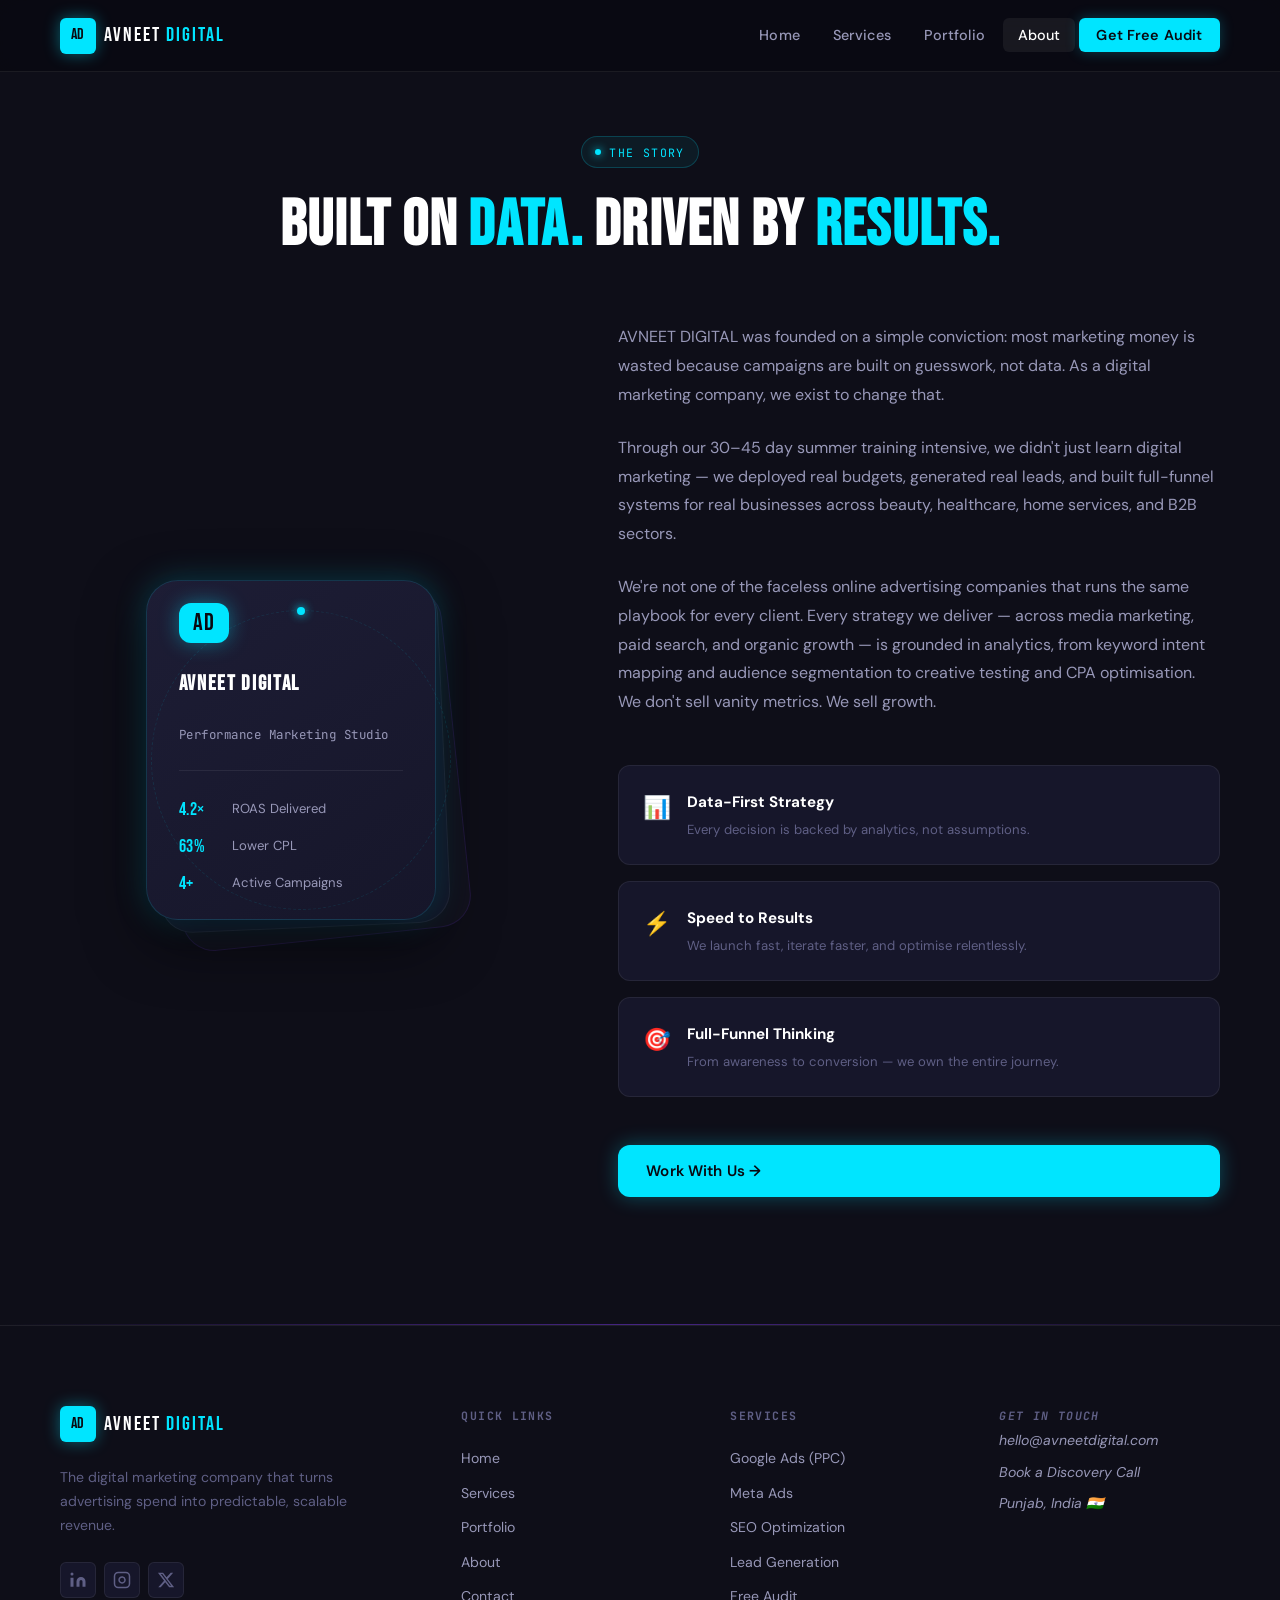
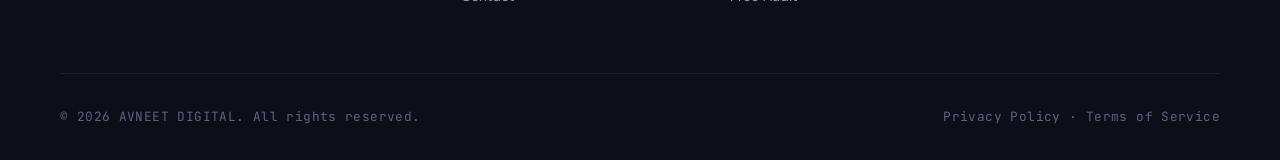
==== commit 757fc23a: "Add files via upload" ====
--- a/about.html
+++ b/about.html
@@ -7,9 +7,9 @@
   <meta name="theme-color" content="#00e5ff" />
 
   <!-- Primary SEO Meta Tags -->
-  <title>About Us | AVNEET DIGITAL — Performance Marketing Agency India</title>
-  <meta name="description" content="Learn how AVNEET DIGITAL became a data-driven digital marketing agency, built on real campaigns across Google Ads, Meta Ads, SEO, and lead generation." />
-  <meta name="keywords" content="about AVNEET DIGITAL, digital marketing agency India, performance marketing studio, data-driven marketing" />
+  <title>About Us | AVNEET DIGITAL — Digital Marketing Company</title>
+  <meta name="description" content="Learn how AVNEET DIGITAL became a results-driven digital marketing company and online advertising partner, built on real campaigns across Google Ads, Meta Ads, SEO, and lead generation." />
+  <meta name="keywords" content="about AVNEET DIGITAL, digital marketing company, digital agency, media marketing, online advertising companies, marketing agency for small business" />
   <meta name="author" content="AVNEET DIGITAL" />
   <meta name="robots" content="index, follow" />
   <link rel="canonical" href="https://avneetdigital.com/about.html" />
@@ -17,16 +17,16 @@
   <!-- Open Graph / Facebook -->
   <meta property="og:type" content="website" />
   <meta property="og:url" content="https://avneetdigital.com/about.html" />
-  <meta property="og:title" content="About Us | AVNEET DIGITAL" />
-  <meta property="og:description" content="Data-driven performance marketing, built on real budgets, real leads, and full-funnel systems." />
+  <meta property="og:title" content="About Us | AVNEET DIGITAL — Digital Marketing Company" />
+  <meta property="og:description" content="A digital marketing company built on real budgets, real leads, and full-funnel systems for small businesses." />
   <meta property="og:image" content="https://avneetdigital.com/og-image.jpg" />
   <meta property="og:site_name" content="AVNEET DIGITAL" />
 
   <!-- Twitter Card -->
   <meta name="twitter:card" content="summary_large_image" />
   <meta name="twitter:url" content="https://avneetdigital.com/about.html" />
-  <meta name="twitter:title" content="About Us | AVNEET DIGITAL" />
-  <meta name="twitter:description" content="Data-driven performance marketing, built on real budgets, real leads, and full-funnel systems." />
+  <meta name="twitter:title" content="About Us | AVNEET DIGITAL — Digital Marketing Company" />
+  <meta name="twitter:description" content="A digital marketing company built on real budgets, real leads, and full-funnel systems for small businesses." />
   <meta name="twitter:image" content="https://avneetdigital.com/twitter-card.jpg" />
 
   <!-- Fonts -->
@@ -54,7 +54,7 @@
         <!-- Desktop Nav Links -->
         <ul class="nav-links" role="list">
           <li><a href="index.html#home"     class="nav-link" data-section="home">Home</a></li>
-          <!-- <li><a href="index.html#services" class="nav-link" data-section="services">Services</a></li> -->
+          <li><a href="index.html#services" class="nav-link" data-section="services">Services</a></li>
           <li><a href="portfolio.html"      class="nav-link" data-section="portfolio">Portfolio</a></li>
           <li><a href="about.html"          class="nav-link active" data-section="about" aria-current="page">About</a></li>
           <li><a href="index.html#contact"  class="nav-link nav-link--cta" data-section="contact">Get Free Audit</a></li>
@@ -78,7 +78,7 @@
            aria-hidden="true">
         <ul class="mobile-nav-links" role="list">
           <li><a href="index.html#home"     class="mobile-nav-link">Home</a></li>
-          <!-- <li><a href="index.html#services" class="mobile-nav-link">Services</a></li> -->
+          <li><a href="index.html#services" class="mobile-nav-link">Services</a></li>
           <li><a href="portfolio.html"      class="mobile-nav-link">Portfolio</a></li>
           <li><a href="about.html"          class="mobile-nav-link" aria-current="page">About</a></li>
           <li><a href="index.html#contact"  class="mobile-nav-link mobile-nav-link--cta">Get Free Audit</a></li>
@@ -128,7 +128,8 @@
           <div class="about-content">
             <p class="about-text">
               AVNEET DIGITAL was founded on a simple conviction: most marketing money is
-              wasted because campaigns are built on guesswork, not data. We exist to change that.
+              wasted because campaigns are built on guesswork, not data. As a digital marketing
+              company, we exist to change that.
             </p>
             <p class="about-text">
               Through our 30–45 day summer training intensive, we didn't just learn digital
@@ -136,9 +137,11 @@
               systems for real businesses across beauty, healthcare, home services, and B2B sectors.
             </p>
             <p class="about-text">
-              Every strategy we deliver is grounded in analytics — from keyword intent mapping
-              and audience segmentation to creative testing and CPA optimisation. We don't sell
-              vanity metrics. We sell growth.
+              We're not one of the faceless online advertising companies that runs the same
+              playbook for every client. Every strategy we deliver — across media marketing,
+              paid search, and organic growth — is grounded in analytics, from keyword intent
+              mapping and audience segmentation to creative testing and CPA optimisation. We don't
+              sell vanity metrics. We sell growth.
             </p>
 
             <div class="about-pillars" role="list" aria-label="Our core pillars">
@@ -186,7 +189,7 @@
             <span class="logo-text">AVNEET <span class="logo-accent">DIGITAL</span></span>
           </a>
           <p class="footer-tagline">
-            Data-driven performance marketing that turns advertising spend into
+            The digital marketing company that turns advertising spend into
             predictable, scalable revenue.
           </p>
           <div class="footer-social" aria-label="Social media links">
